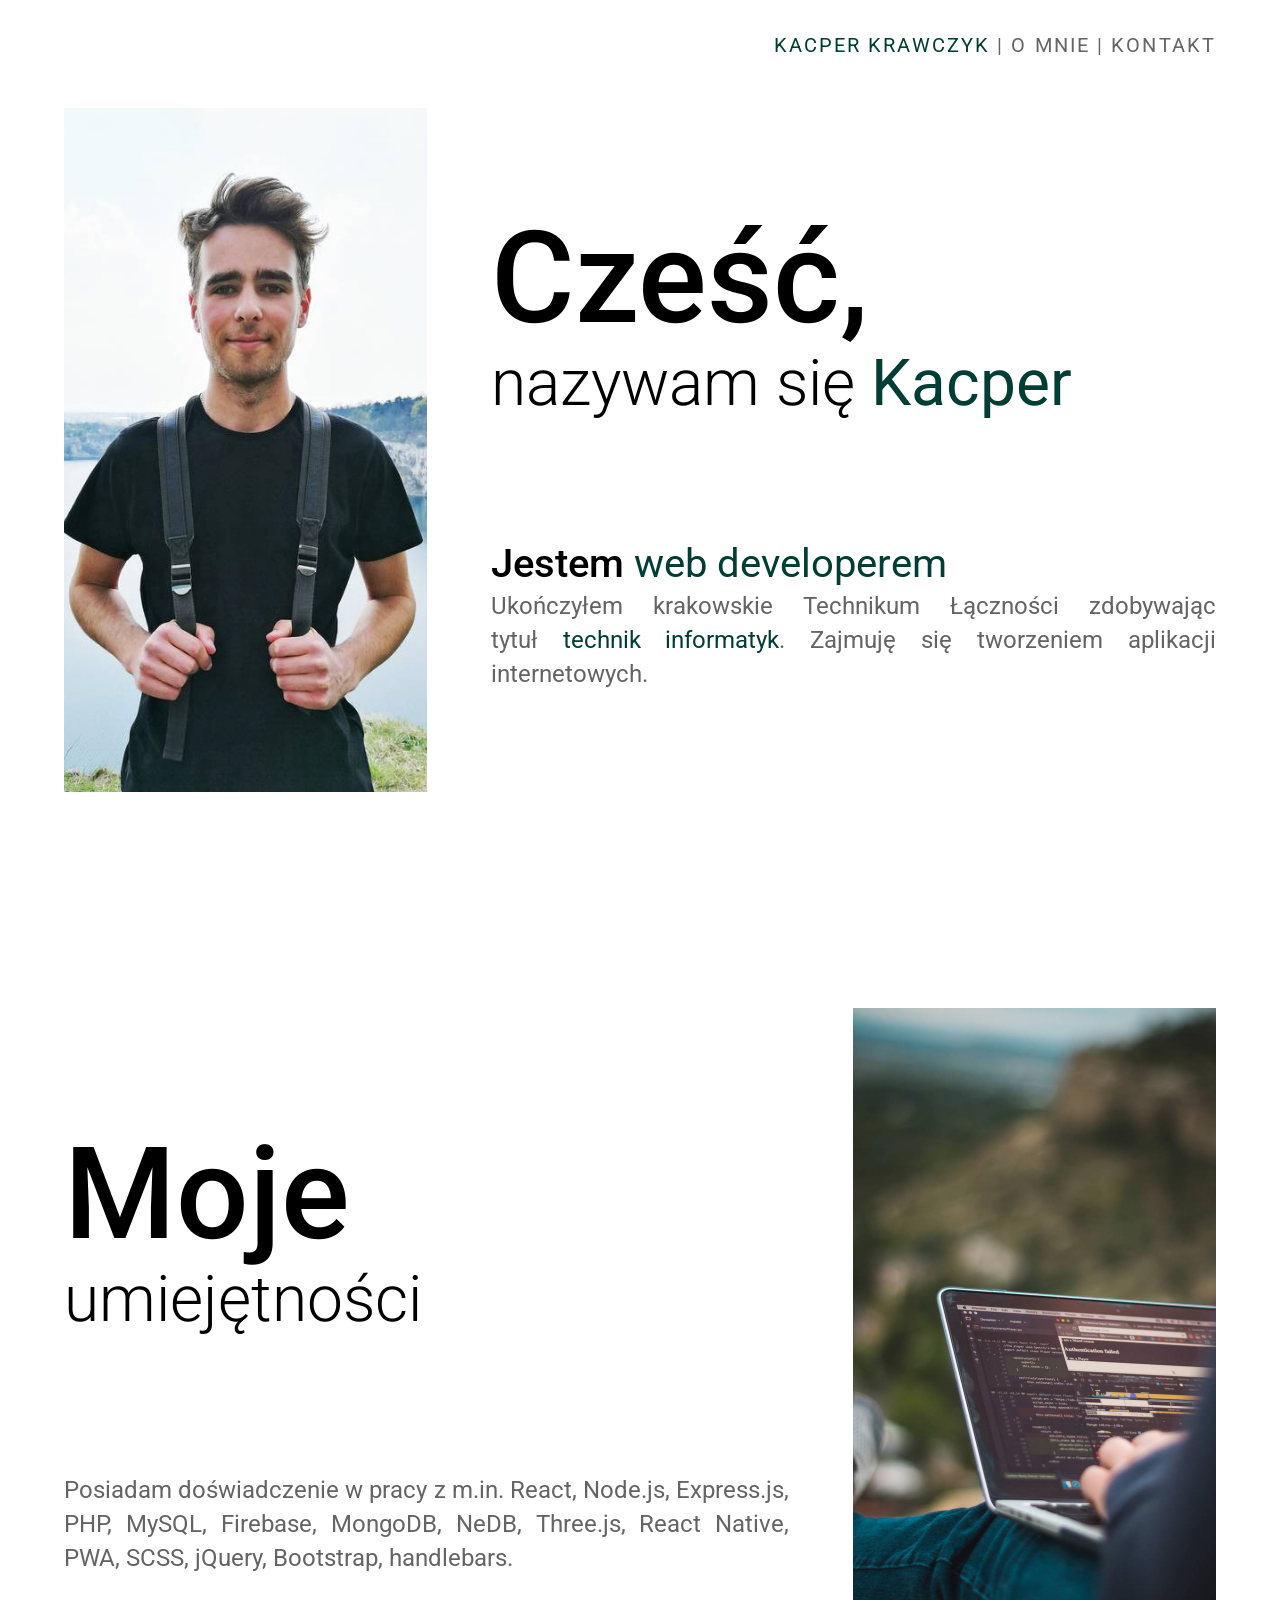
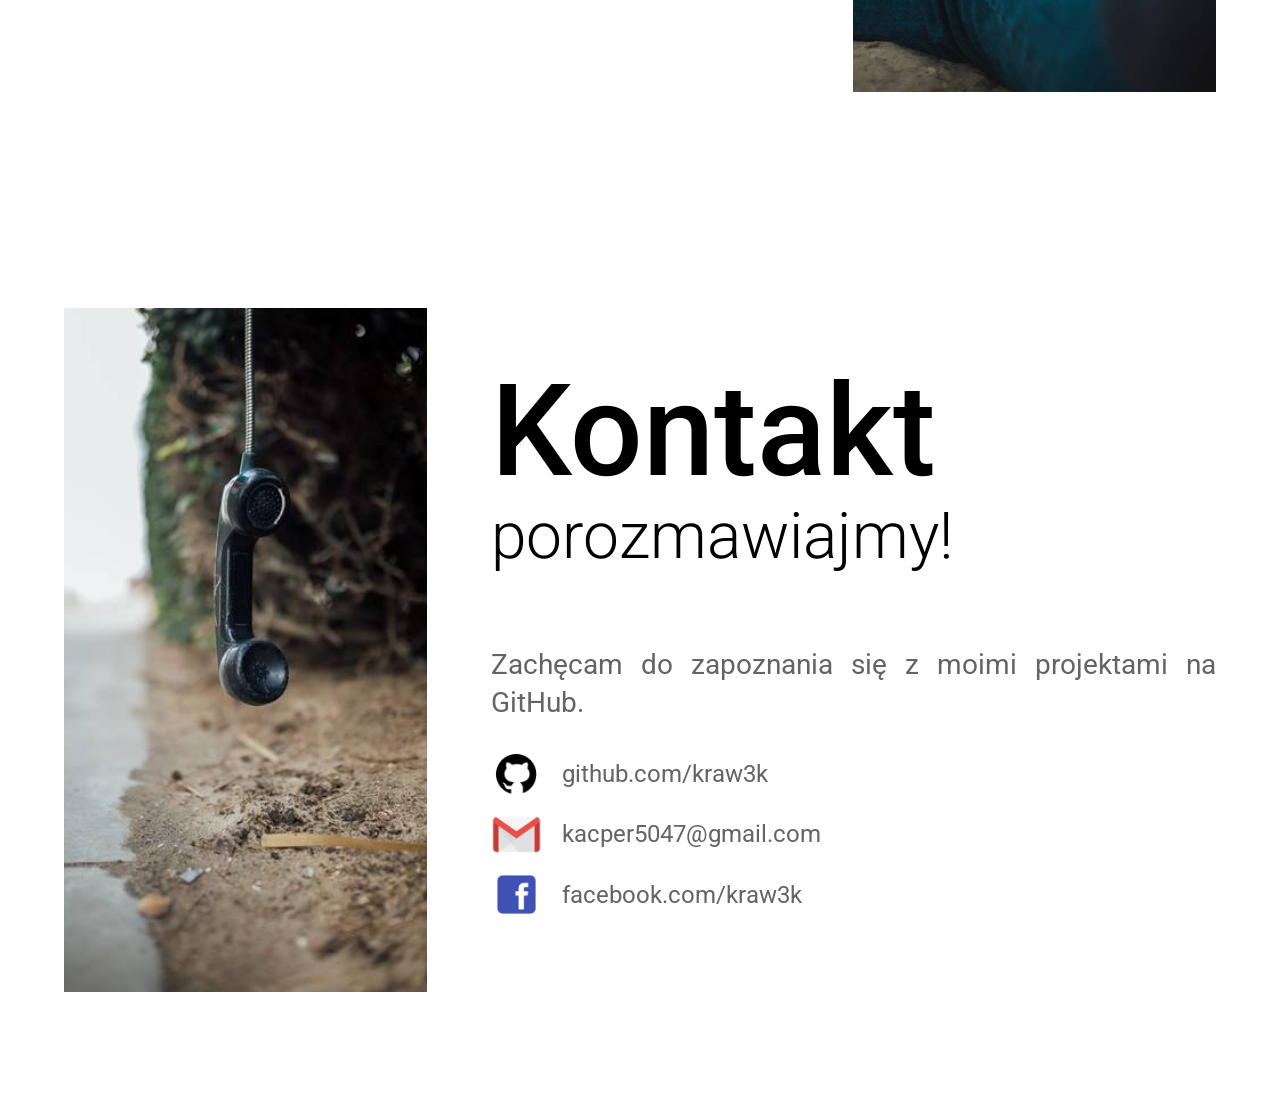
==== index.html @ 19d03c80 "Updates" ====
<!doctype html><html lang="en"><head><meta charset="utf-8"/><link rel="shortcut icon" href="favicon.ico"/><meta name="viewport" content="width=device-width,initial-scale=1"/><meta name="theme-color" content="#000000"/><link rel="manifest" href="/manifest.json"/><link href="https://fonts.googleapis.com/css?family=Roboto:300,400,500&display=swap" rel="stylesheet"/><title>Kacper Krawczyk</title></head><body><noscript>You need to enable JavaScript to run this app.</noscript><div id="root"></div><script>!function(l){function e(e){for(var r,t,n=e[0],o=e[1],u=e[2],f=0,i=[];f<n.length;f++)t=n[f],p[t]&&i.push(p[t][0]),p[t]=0;for(r in o)Object.prototype.hasOwnProperty.call(o,r)&&(l[r]=o[r]);for(s&&s(e);i.length;)i.shift()();return c.push.apply(c,u||[]),a()}function a(){for(var e,r=0;r<c.length;r++){for(var t=c[r],n=!0,o=1;o<t.length;o++){var u=t[o];0!==p[u]&&(n=!1)}n&&(c.splice(r--,1),e=f(f.s=t[0]))}return e}var t={},p={1:0},c=[];function f(e){if(t[e])return t[e].exports;var r=t[e]={i:e,l:!1,exports:{}};return l[e].call(r.exports,r,r.exports,f),r.l=!0,r.exports}f.m=l,f.c=t,f.d=function(e,r,t){f.o(e,r)||Object.defineProperty(e,r,{enumerable:!0,get:t})},f.r=function(e){"undefined"!=typeof Symbol&&Symbol.toStringTag&&Object.defineProperty(e,Symbol.toStringTag,{value:"Module"}),Object.defineProperty(e,"__esModule",{value:!0})},f.t=function(r,e){if(1&e&&(r=f(r)),8&e)return r;if(4&e&&"object"==typeof r&&r&&r.__esModule)return r;var t=Object.create(null);if(f.r(t),Object.defineProperty(t,"default",{enumerable:!0,value:r}),2&e&&"string"!=typeof r)for(var n in r)f.d(t,n,function(e){return r[e]}.bind(null,n));return t},f.n=function(e){var r=e&&e.__esModule?function(){return e.default}:function(){return e};return f.d(r,"a",r),r},f.o=function(e,r){return Object.prototype.hasOwnProperty.call(e,r)},f.p="/";var r=window.webpackJsonp=window.webpackJsonp||[],n=r.push.bind(r);r.push=e,r=r.slice();for(var o=0;o<r.length;o++)e(r[o]);var s=n;a()}([])</script><script src="/static/js/2.702fa99f.chunk.js"></script><script src="/static/js/main.b032f6d3.chunk.js"></script></body></html>
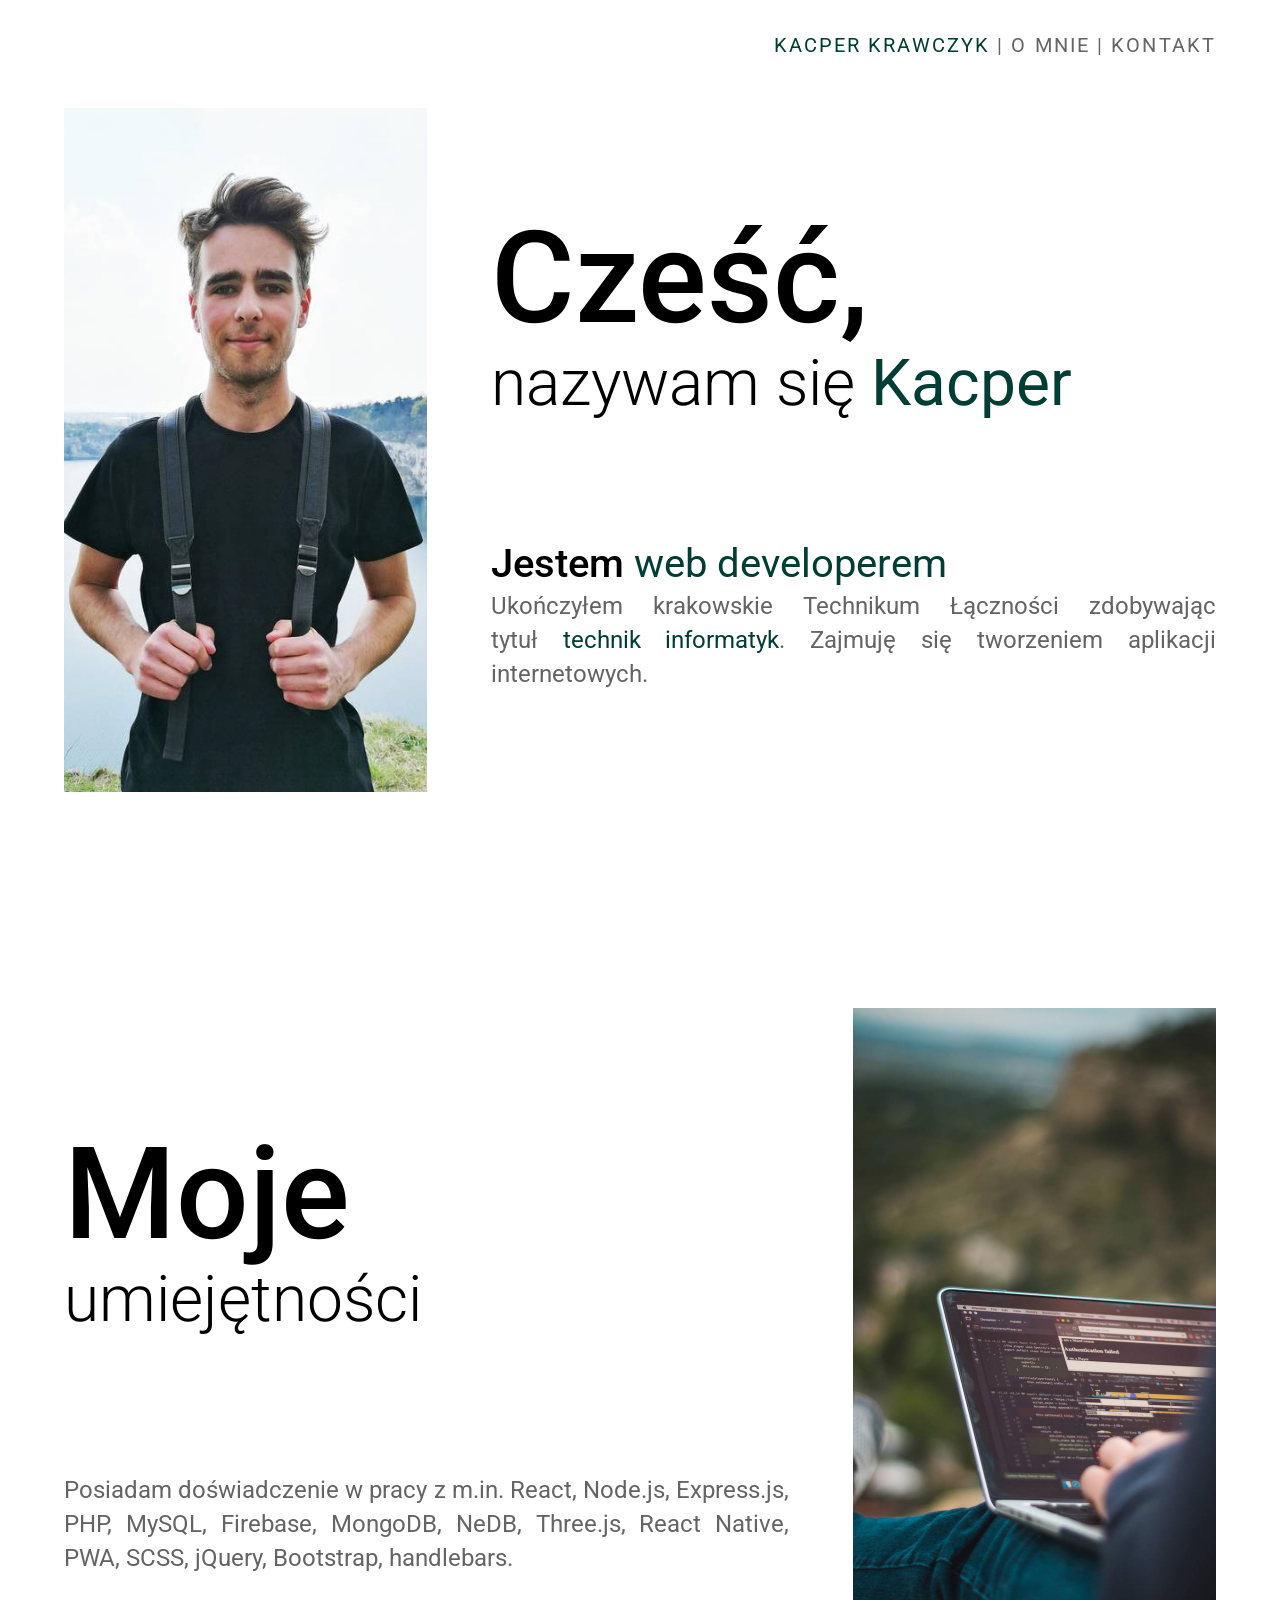
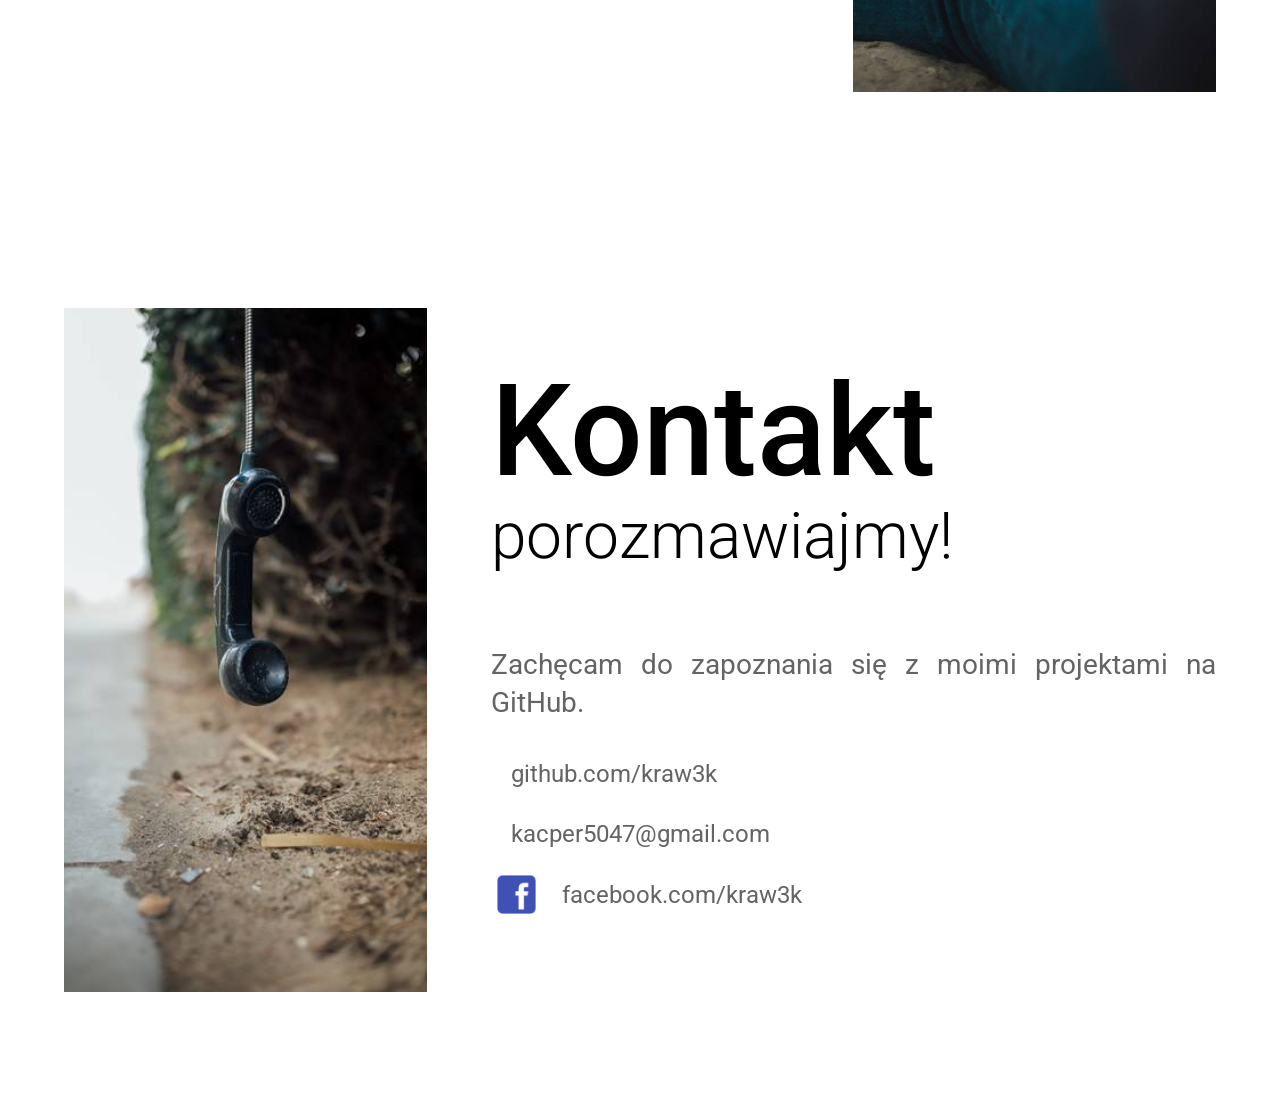
==== commit 38fd9813: "Updates" ====
--- a/index.html
+++ b/index.html
@@ -1 +1 @@
-<!doctype html><html lang="en"><head><meta charset="utf-8"/><link rel="shortcut icon" href="favicon.ico"/><meta name="viewport" content="width=device-width,initial-scale=1"/><meta name="theme-color" content="#000000"/><link rel="manifest" href="/manifest.json"/><link href="https://fonts.googleapis.com/css?family=Roboto:300,400,500&display=swap" rel="stylesheet"/><title>Kacper Krawczyk</title></head><body><noscript>You need to enable JavaScript to run this app.</noscript><div id="root"></div><script>!function(l){function e(e){for(var r,t,n=e[0],o=e[1],u=e[2],f=0,i=[];f<n.length;f++)t=n[f],p[t]&&i.push(p[t][0]),p[t]=0;for(r in o)Object.prototype.hasOwnProperty.call(o,r)&&(l[r]=o[r]);for(s&&s(e);i.length;)i.shift()();return c.push.apply(c,u||[]),a()}function a(){for(var e,r=0;r<c.length;r++){for(var t=c[r],n=!0,o=1;o<t.length;o++){var u=t[o];0!==p[u]&&(n=!1)}n&&(c.splice(r--,1),e=f(f.s=t[0]))}return e}var t={},p={1:0},c=[];function f(e){if(t[e])return t[e].exports;var r=t[e]={i:e,l:!1,exports:{}};return l[e].call(r.exports,r,r.exports,f),r.l=!0,r.exports}f.m=l,f.c=t,f.d=function(e,r,t){f.o(e,r)||Object.defineProperty(e,r,{enumerable:!0,get:t})},f.r=function(e){"undefined"!=typeof Symbol&&Symbol.toStringTag&&Object.defineProperty(e,Symbol.toStringTag,{value:"Module"}),Object.defineProperty(e,"__esModule",{value:!0})},f.t=function(r,e){if(1&e&&(r=f(r)),8&e)return r;if(4&e&&"object"==typeof r&&r&&r.__esModule)return r;var t=Object.create(null);if(f.r(t),Object.defineProperty(t,"default",{enumerable:!0,value:r}),2&e&&"string"!=typeof r)for(var n in r)f.d(t,n,function(e){return r[e]}.bind(null,n));return t},f.n=function(e){var r=e&&e.__esModule?function(){return e.default}:function(){return e};return f.d(r,"a",r),r},f.o=function(e,r){return Object.prototype.hasOwnProperty.call(e,r)},f.p="/";var r=window.webpackJsonp=window.webpackJsonp||[],n=r.push.bind(r);r.push=e,r=r.slice();for(var o=0;o<r.length;o++)e(r[o]);var s=n;a()}([])</script><script src="/static/js/2.702fa99f.chunk.js"></script><script src="/static/js/main.b032f6d3.chunk.js"></script></body></html>+<!doctype html><html lang="en"><head><meta charset="utf-8"/><link rel="shortcut icon" href="favicon.ico"/><meta name="viewport" content="width=device-width,initial-scale=1"/><meta name="theme-color" content="#000000"/><link rel="manifest" href="/manifest.json"/><link href="https://fonts.googleapis.com/css?family=Roboto:300,400,500&display=swap" rel="stylesheet"/><title>Kacper Krawczyk</title></head><body><noscript>You need to enable JavaScript to run this app.</noscript><div id="root"></div><script>!function(l){function e(e){for(var r,t,n=e[0],o=e[1],u=e[2],f=0,i=[];f<n.length;f++)t=n[f],p[t]&&i.push(p[t][0]),p[t]=0;for(r in o)Object.prototype.hasOwnProperty.call(o,r)&&(l[r]=o[r]);for(s&&s(e);i.length;)i.shift()();return c.push.apply(c,u||[]),a()}function a(){for(var e,r=0;r<c.length;r++){for(var t=c[r],n=!0,o=1;o<t.length;o++){var u=t[o];0!==p[u]&&(n=!1)}n&&(c.splice(r--,1),e=f(f.s=t[0]))}return e}var t={},p={1:0},c=[];function f(e){if(t[e])return t[e].exports;var r=t[e]={i:e,l:!1,exports:{}};return l[e].call(r.exports,r,r.exports,f),r.l=!0,r.exports}f.m=l,f.c=t,f.d=function(e,r,t){f.o(e,r)||Object.defineProperty(e,r,{enumerable:!0,get:t})},f.r=function(e){"undefined"!=typeof Symbol&&Symbol.toStringTag&&Object.defineProperty(e,Symbol.toStringTag,{value:"Module"}),Object.defineProperty(e,"__esModule",{value:!0})},f.t=function(r,e){if(1&e&&(r=f(r)),8&e)return r;if(4&e&&"object"==typeof r&&r&&r.__esModule)return r;var t=Object.create(null);if(f.r(t),Object.defineProperty(t,"default",{enumerable:!0,value:r}),2&e&&"string"!=typeof r)for(var n in r)f.d(t,n,function(e){return r[e]}.bind(null,n));return t},f.n=function(e){var r=e&&e.__esModule?function(){return e.default}:function(){return e};return f.d(r,"a",r),r},f.o=function(e,r){return Object.prototype.hasOwnProperty.call(e,r)},f.p="/";var r=window.webpackJsonp=window.webpackJsonp||[],n=r.push.bind(r);r.push=e,r=r.slice();for(var o=0;o<r.length;o++)e(r[o]);var s=n;a()}([])</script><script src="/static/js/2.702fa99f.chunk.js"></script><script src="/static/js/main.45c5d1a3.chunk.js"></script></body></html>
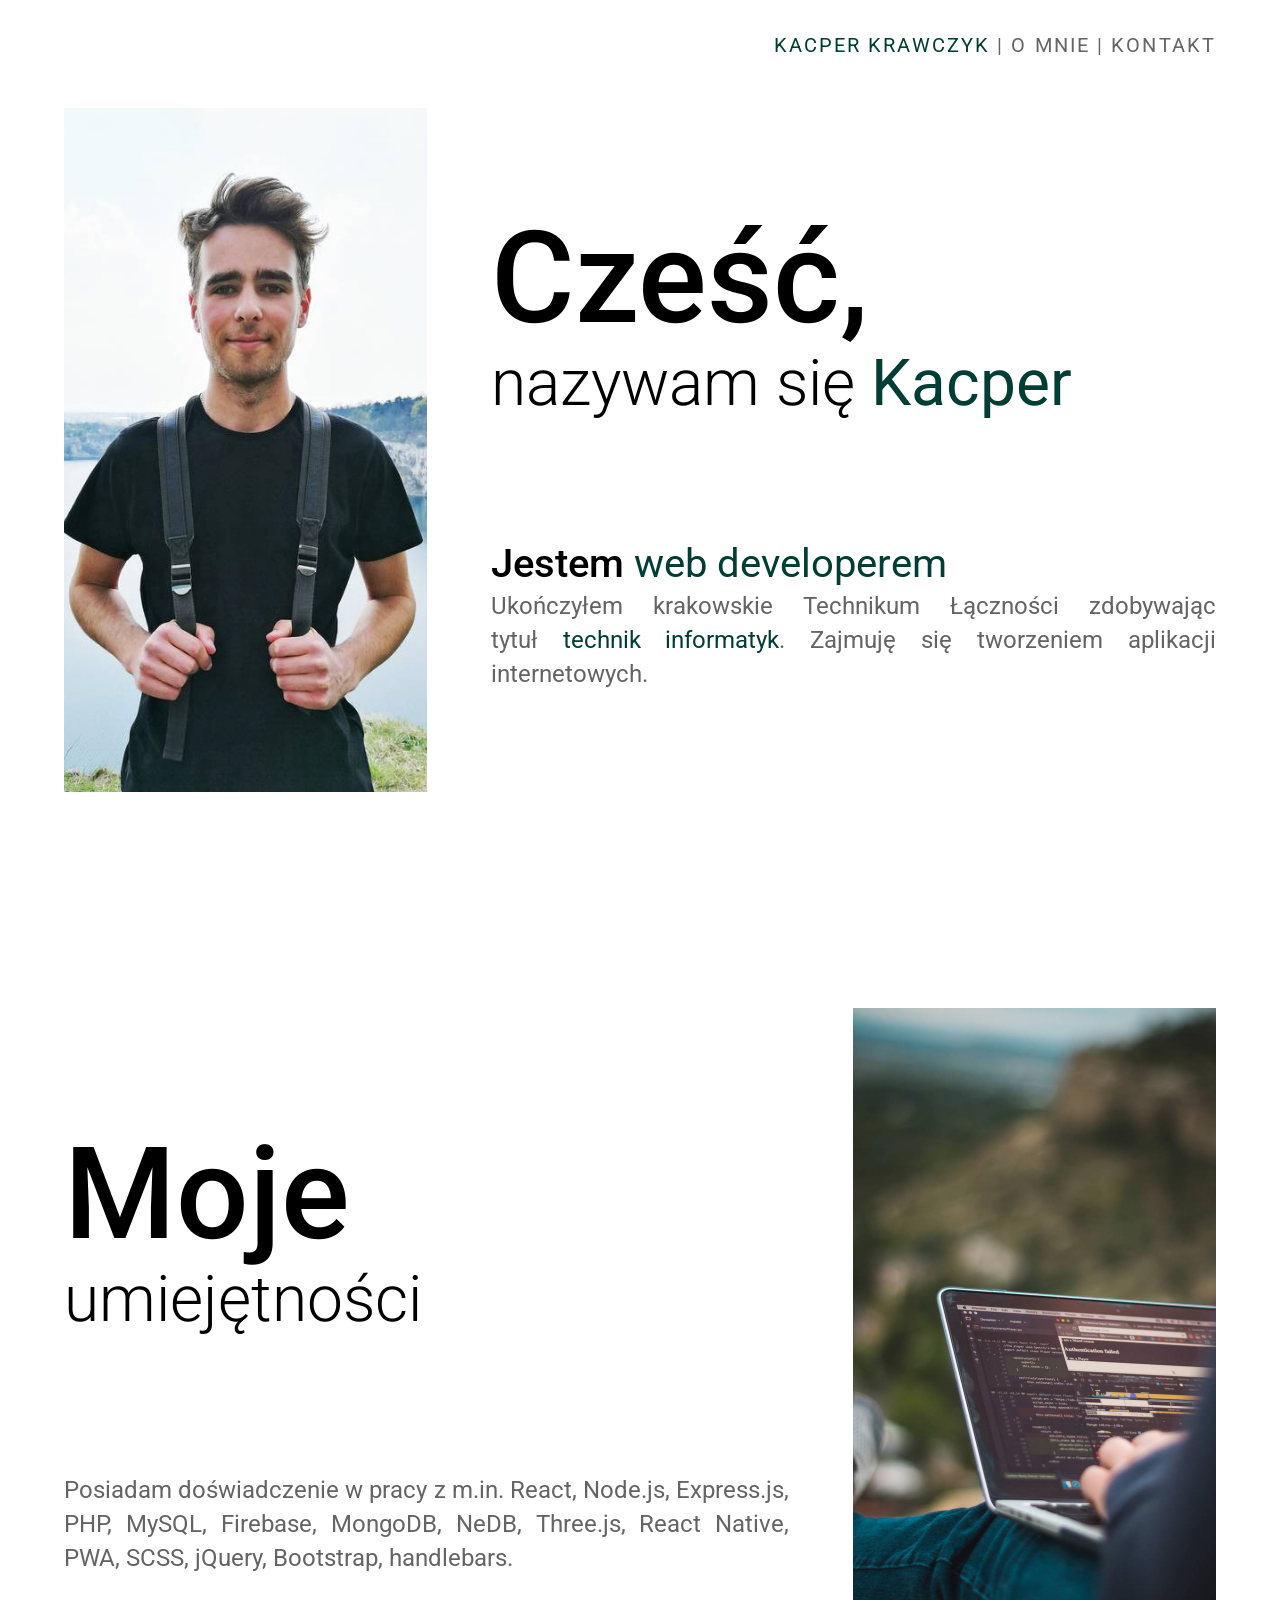
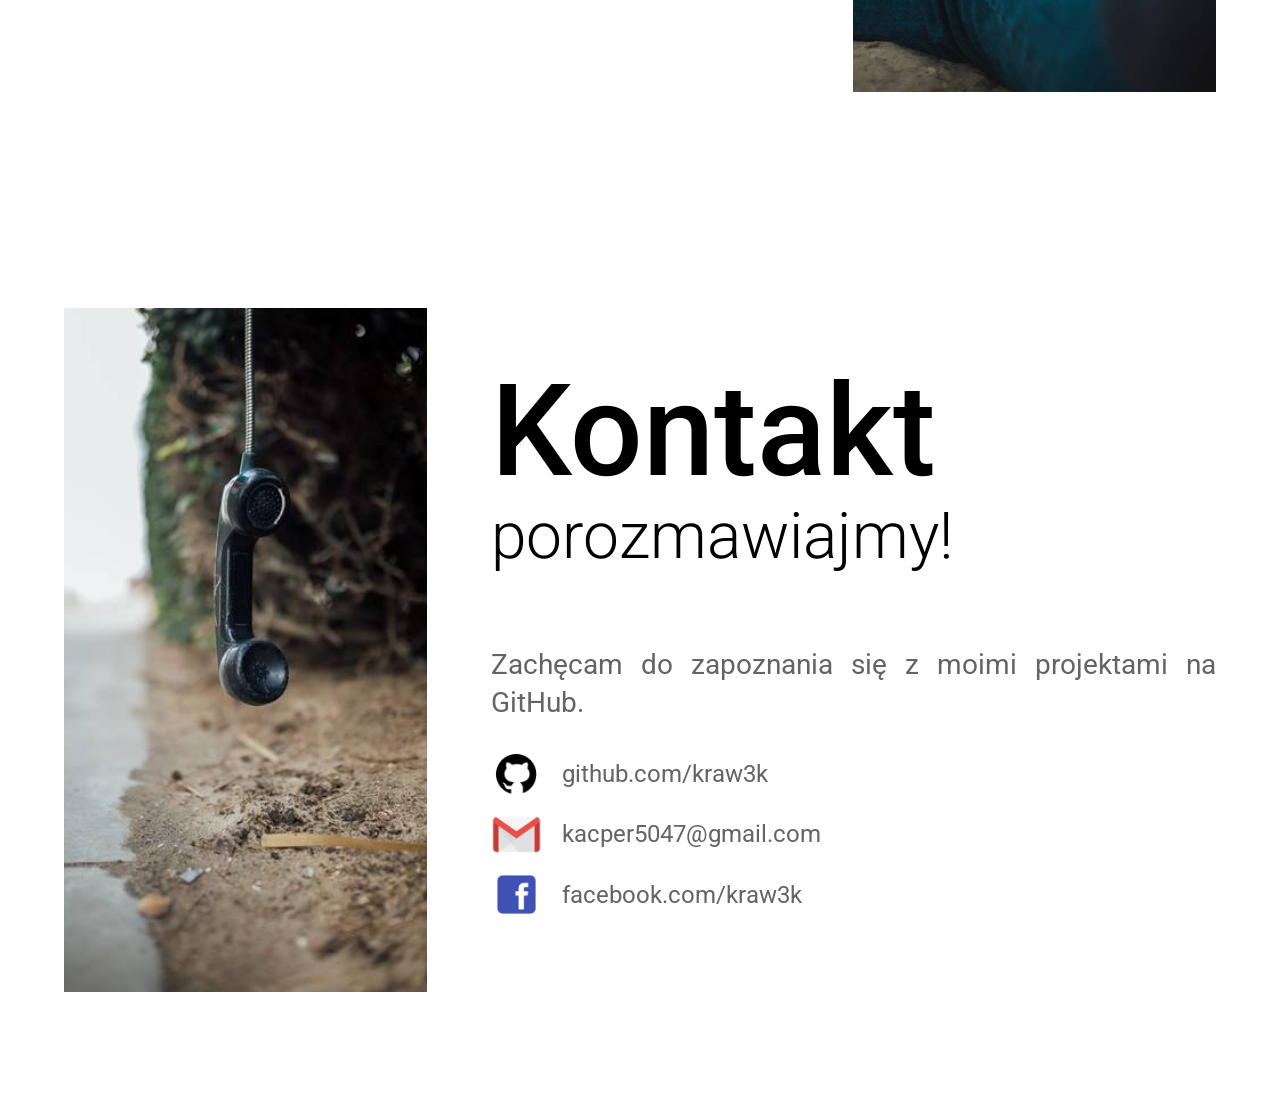
==== commit 63384e52: "Updates" ====
--- a/index.html
+++ b/index.html
@@ -1 +1 @@
-<!doctype html><html lang="en"><head><meta charset="utf-8"/><link rel="shortcut icon" href="favicon.ico"/><meta name="viewport" content="width=device-width,initial-scale=1"/><meta name="theme-color" content="#000000"/><link rel="manifest" href="/manifest.json"/><link href="https://fonts.googleapis.com/css?family=Roboto:300,400,500&display=swap" rel="stylesheet"/><title>Kacper Krawczyk</title></head><body><noscript>You need to enable JavaScript to run this app.</noscript><div id="root"></div><script>!function(l){function e(e){for(var r,t,n=e[0],o=e[1],u=e[2],f=0,i=[];f<n.length;f++)t=n[f],p[t]&&i.push(p[t][0]),p[t]=0;for(r in o)Object.prototype.hasOwnProperty.call(o,r)&&(l[r]=o[r]);for(s&&s(e);i.length;)i.shift()();return c.push.apply(c,u||[]),a()}function a(){for(var e,r=0;r<c.length;r++){for(var t=c[r],n=!0,o=1;o<t.length;o++){var u=t[o];0!==p[u]&&(n=!1)}n&&(c.splice(r--,1),e=f(f.s=t[0]))}return e}var t={},p={1:0},c=[];function f(e){if(t[e])return t[e].exports;var r=t[e]={i:e,l:!1,exports:{}};return l[e].call(r.exports,r,r.exports,f),r.l=!0,r.exports}f.m=l,f.c=t,f.d=function(e,r,t){f.o(e,r)||Object.defineProperty(e,r,{enumerable:!0,get:t})},f.r=function(e){"undefined"!=typeof Symbol&&Symbol.toStringTag&&Object.defineProperty(e,Symbol.toStringTag,{value:"Module"}),Object.defineProperty(e,"__esModule",{value:!0})},f.t=function(r,e){if(1&e&&(r=f(r)),8&e)return r;if(4&e&&"object"==typeof r&&r&&r.__esModule)return r;var t=Object.create(null);if(f.r(t),Object.defineProperty(t,"default",{enumerable:!0,value:r}),2&e&&"string"!=typeof r)for(var n in r)f.d(t,n,function(e){return r[e]}.bind(null,n));return t},f.n=function(e){var r=e&&e.__esModule?function(){return e.default}:function(){return e};return f.d(r,"a",r),r},f.o=function(e,r){return Object.prototype.hasOwnProperty.call(e,r)},f.p="/";var r=window.webpackJsonp=window.webpackJsonp||[],n=r.push.bind(r);r.push=e,r=r.slice();for(var o=0;o<r.length;o++)e(r[o]);var s=n;a()}([])</script><script src="/static/js/2.702fa99f.chunk.js"></script><script src="/static/js/main.45c5d1a3.chunk.js"></script></body></html>+<!doctype html><html lang="en"><head><meta charset="utf-8"/><link rel="shortcut icon" href="favicon.ico"/><meta name="viewport" content="width=device-width,initial-scale=1"/><meta name="theme-color" content="#000000"/><link rel="manifest" href="/manifest.json"/><link href="https://fonts.googleapis.com/css?family=Roboto:300,400,500&display=swap" rel="stylesheet"/><title>Kacper Krawczyk</title></head><body><noscript>You need to enable JavaScript to run this app.</noscript><div id="root"></div><script>!function(l){function e(e){for(var r,t,n=e[0],o=e[1],u=e[2],f=0,i=[];f<n.length;f++)t=n[f],p[t]&&i.push(p[t][0]),p[t]=0;for(r in o)Object.prototype.hasOwnProperty.call(o,r)&&(l[r]=o[r]);for(s&&s(e);i.length;)i.shift()();return c.push.apply(c,u||[]),a()}function a(){for(var e,r=0;r<c.length;r++){for(var t=c[r],n=!0,o=1;o<t.length;o++){var u=t[o];0!==p[u]&&(n=!1)}n&&(c.splice(r--,1),e=f(f.s=t[0]))}return e}var t={},p={1:0},c=[];function f(e){if(t[e])return t[e].exports;var r=t[e]={i:e,l:!1,exports:{}};return l[e].call(r.exports,r,r.exports,f),r.l=!0,r.exports}f.m=l,f.c=t,f.d=function(e,r,t){f.o(e,r)||Object.defineProperty(e,r,{enumerable:!0,get:t})},f.r=function(e){"undefined"!=typeof Symbol&&Symbol.toStringTag&&Object.defineProperty(e,Symbol.toStringTag,{value:"Module"}),Object.defineProperty(e,"__esModule",{value:!0})},f.t=function(r,e){if(1&e&&(r=f(r)),8&e)return r;if(4&e&&"object"==typeof r&&r&&r.__esModule)return r;var t=Object.create(null);if(f.r(t),Object.defineProperty(t,"default",{enumerable:!0,value:r}),2&e&&"string"!=typeof r)for(var n in r)f.d(t,n,function(e){return r[e]}.bind(null,n));return t},f.n=function(e){var r=e&&e.__esModule?function(){return e.default}:function(){return e};return f.d(r,"a",r),r},f.o=function(e,r){return Object.prototype.hasOwnProperty.call(e,r)},f.p="/";var r=window.webpackJsonp=window.webpackJsonp||[],n=r.push.bind(r);r.push=e,r=r.slice();for(var o=0;o<r.length;o++)e(r[o]);var s=n;a()}([])</script><script src="/static/js/2.702fa99f.chunk.js"></script><script src="/static/js/main.90217c18.chunk.js"></script></body></html>
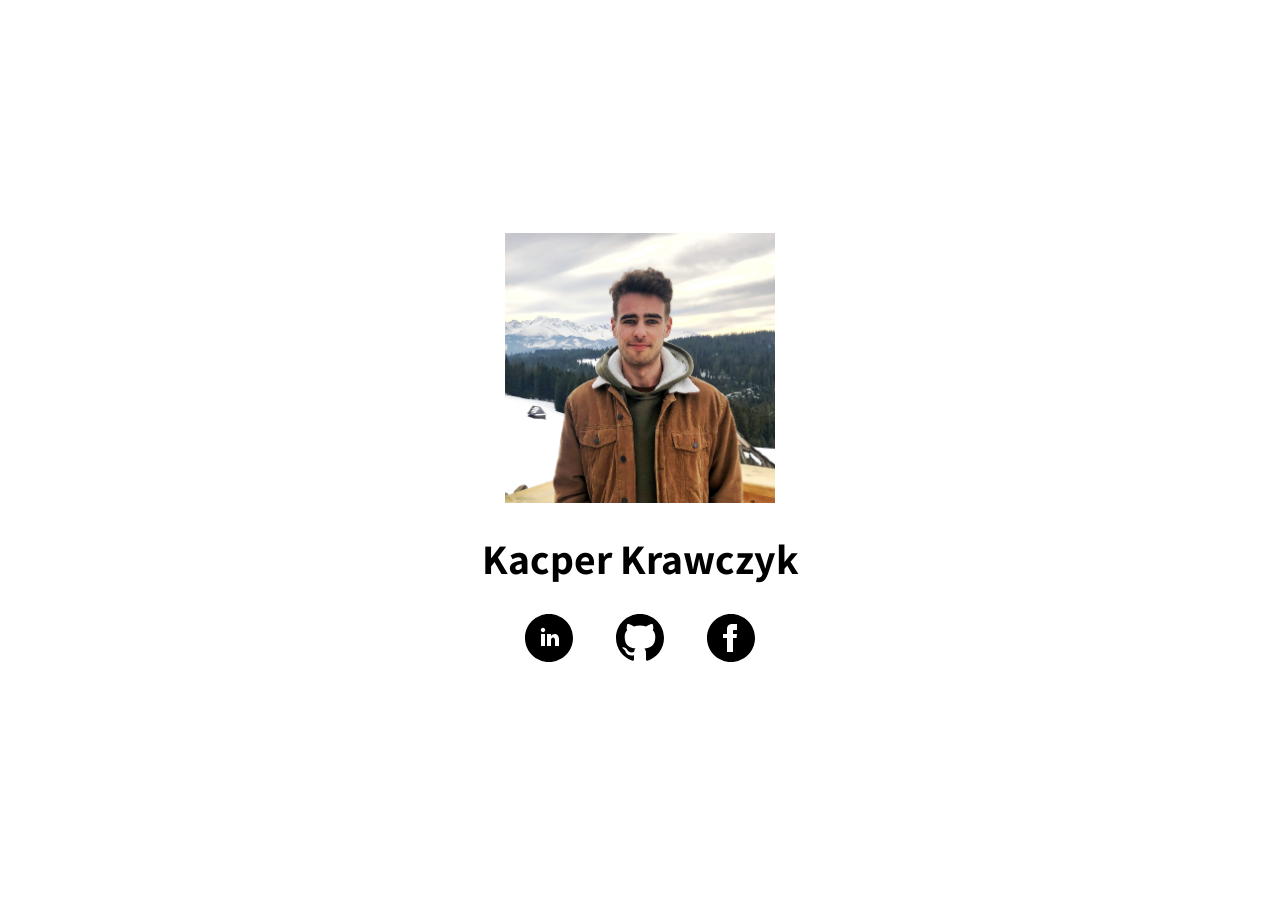
==== commit c55c6ddb: "new simple design" ====
--- a/index.html
+++ b/index.html
@@ -1 +1,24 @@
-<!doctype html><html lang="en"><head><meta charset="utf-8"/><link rel="shortcut icon" href="favicon.ico"/><meta name="viewport" content="width=device-width,initial-scale=1"/><meta name="theme-color" content="#000000"/><link rel="manifest" href="/manifest.json"/><link href="https://fonts.googleapis.com/css?family=Roboto:300,400,500&display=swap" rel="stylesheet"/><title>Kacper Krawczyk</title></head><body><noscript>You need to enable JavaScript to run this app.</noscript><div id="root"></div><script>!function(l){function e(e){for(var r,t,n=e[0],o=e[1],u=e[2],f=0,i=[];f<n.length;f++)t=n[f],p[t]&&i.push(p[t][0]),p[t]=0;for(r in o)Object.prototype.hasOwnProperty.call(o,r)&&(l[r]=o[r]);for(s&&s(e);i.length;)i.shift()();return c.push.apply(c,u||[]),a()}function a(){for(var e,r=0;r<c.length;r++){for(var t=c[r],n=!0,o=1;o<t.length;o++){var u=t[o];0!==p[u]&&(n=!1)}n&&(c.splice(r--,1),e=f(f.s=t[0]))}return e}var t={},p={1:0},c=[];function f(e){if(t[e])return t[e].exports;var r=t[e]={i:e,l:!1,exports:{}};return l[e].call(r.exports,r,r.exports,f),r.l=!0,r.exports}f.m=l,f.c=t,f.d=function(e,r,t){f.o(e,r)||Object.defineProperty(e,r,{enumerable:!0,get:t})},f.r=function(e){"undefined"!=typeof Symbol&&Symbol.toStringTag&&Object.defineProperty(e,Symbol.toStringTag,{value:"Module"}),Object.defineProperty(e,"__esModule",{value:!0})},f.t=function(r,e){if(1&e&&(r=f(r)),8&e)return r;if(4&e&&"object"==typeof r&&r&&r.__esModule)return r;var t=Object.create(null);if(f.r(t),Object.defineProperty(t,"default",{enumerable:!0,value:r}),2&e&&"string"!=typeof r)for(var n in r)f.d(t,n,function(e){return r[e]}.bind(null,n));return t},f.n=function(e){var r=e&&e.__esModule?function(){return e.default}:function(){return e};return f.d(r,"a",r),r},f.o=function(e,r){return Object.prototype.hasOwnProperty.call(e,r)},f.p="/";var r=window.webpackJsonp=window.webpackJsonp||[],n=r.push.bind(r);r.push=e,r=r.slice();for(var o=0;o<r.length;o++)e(r[o]);var s=n;a()}([])</script><script src="/static/js/2.702fa99f.chunk.js"></script><script src="/static/js/main.90217c18.chunk.js"></script></body></html>+<!DOCTYPE html>
+<html lang="en">
+  <head>
+    <meta charset="UTF-8" />
+    <meta name="viewport" content="width=device-width, initial-scale=1.0" />
+    <title>Kacper Krawczyk</title>
+    <link rel="stylesheet" href="style.css" />
+    <link
+      href="https://fonts.googleapis.com/css2?family=Assistant:wght@400;600&display=swap"
+      rel="stylesheet"
+    />
+  </head>
+  <body>
+    <div id="wrapper">
+      <img src="me2.jpeg" alt="photo" id="photo" />
+      <h1>Kacper Krawczyk</h1>
+      <div id="socialWrapper">
+        <a href="https://www.linkedin.com/in/kacper-krawczyk/"><img src="linkedin.svg" class="socialIcon" /></a>
+        <a href="https://github.com/kraw3k"><img src="github.svg" class="socialIcon" /></a>
+        <a href="https://www.facebook.com/kraw3k/"><img src="facebook.svg" class="socialIcon" /></a>
+      </div>
+    </div>
+  </body>
+</html>
--- a/style.css
+++ b/style.css
@@ -0,0 +1,51 @@
+html,
+body {
+  margin: 0;
+  padding: 0;
+  font-family: "Assistant", sans-serif;
+  display: flex;
+  width: 100%;
+  height: 100%;
+  justify-content: center;
+  align-items: center;
+}
+h1 {
+  font-size: 24px;
+}
+#wrapper {
+  display: flex;
+  flex-direction: column;
+  /* justify-content: center; */
+  align-items: center;
+  /* color: #003d33; */
+  /* background-color: red; */
+  /* width: 80vw; */
+}
+#photo {
+  /* width: 100%; */
+  max-height: 30vh;
+  background-size: cover;
+  /* height: 50vh; */
+}
+
+#socialWrapper {
+  /* background-color: aquamarine; */
+  display: flex;
+  justify-content: space-evenly;
+  width: 100%;
+  /* justify-content: center; */
+}
+.socialIcon {
+  width: 32px;
+  height: 32px;
+}
+
+@media (min-width: 768px) {
+  h1 {
+    font-size: 42px;
+  }
+  .socialIcon {
+    width: 48px;
+    height: 48px;
+  }
+}
